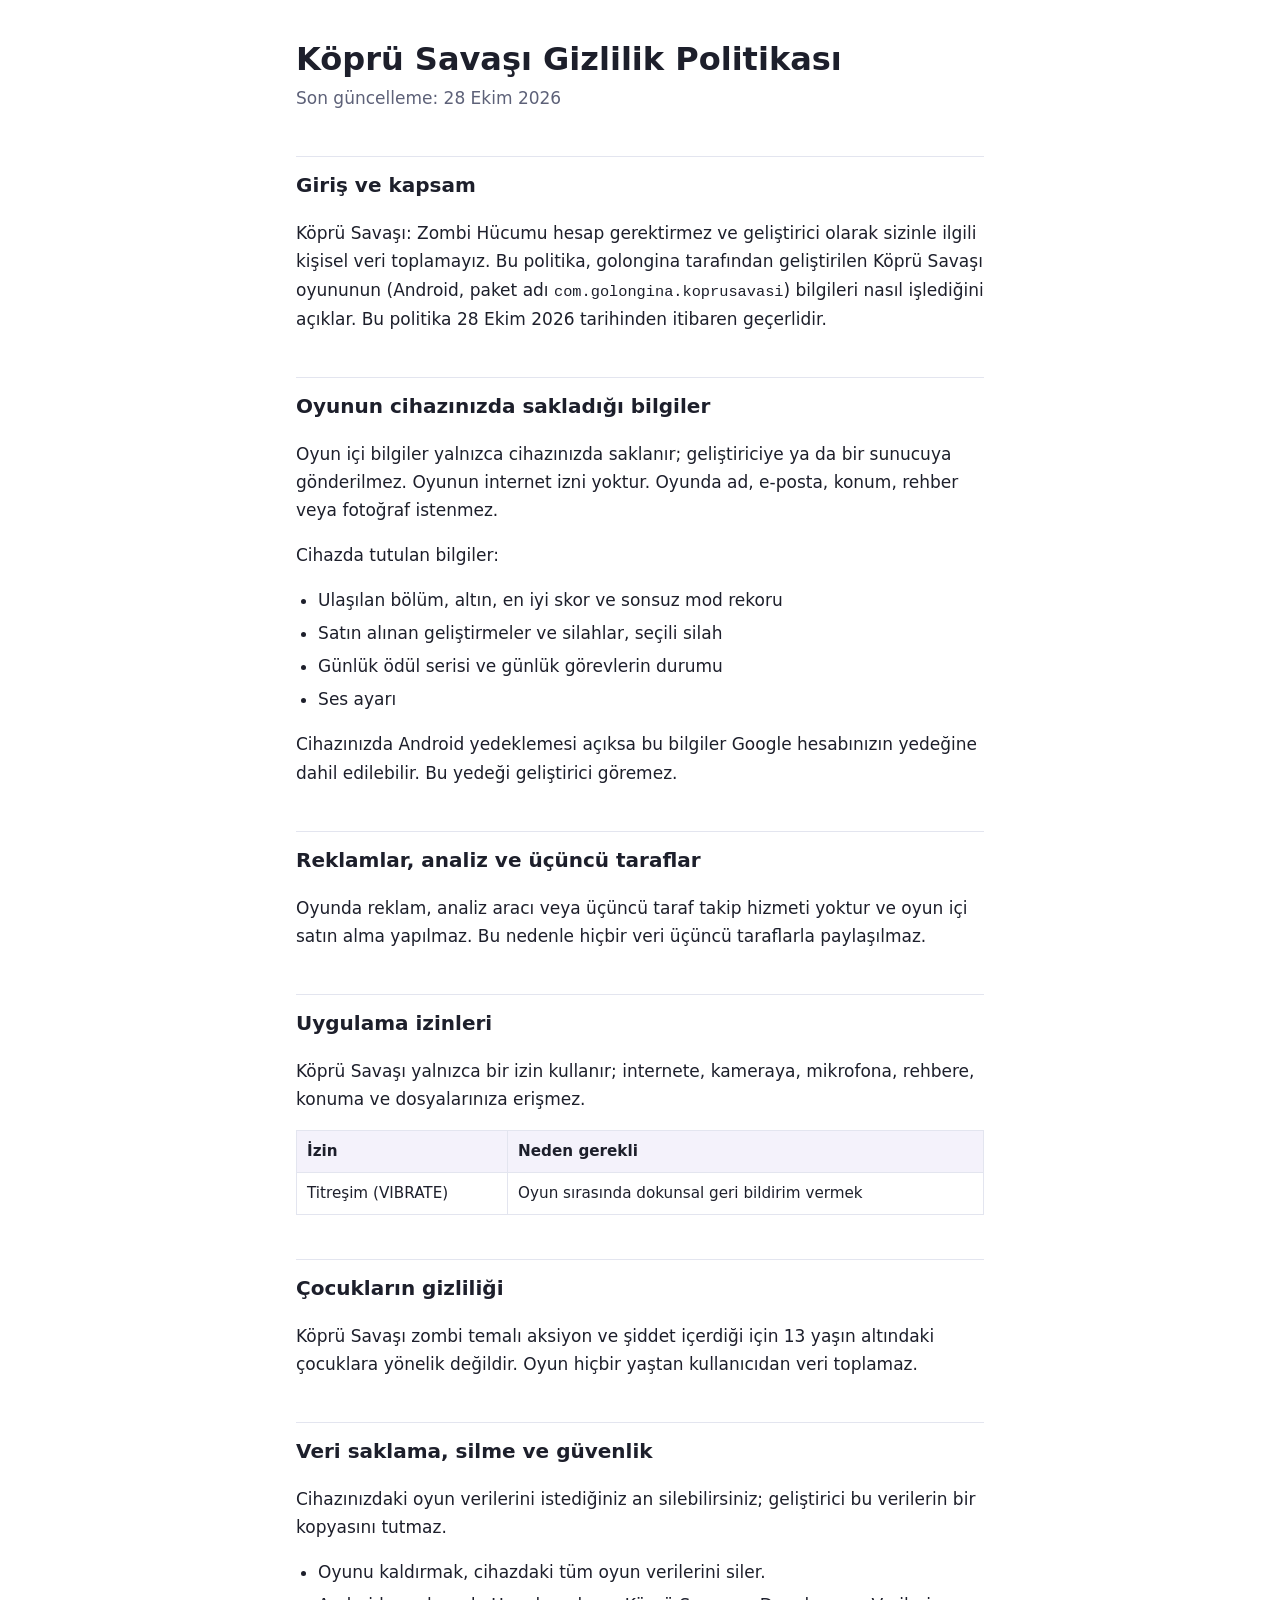
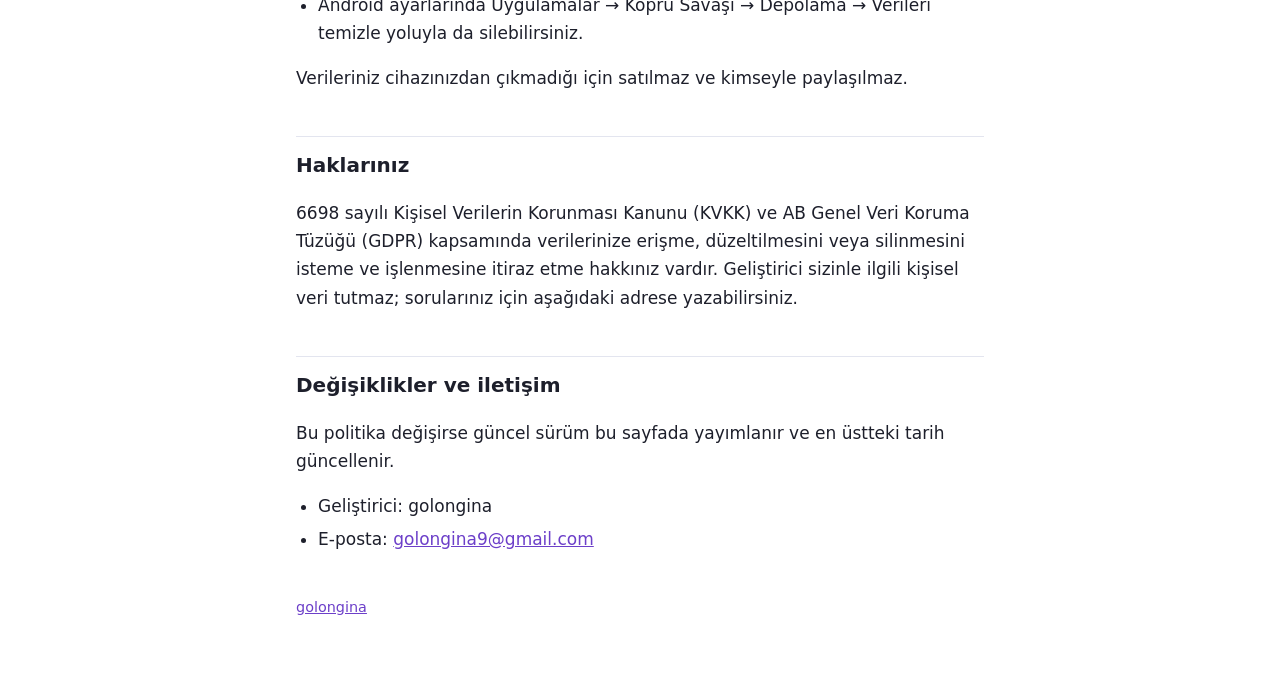
==== koprusavasi/gizlilik/index.html @ 22e819a1 "Köprü Savaşı gizlilik politikası sayfası Co-Authored-By: Claude Opus 5.5 <noreply@anthropic.com>" ====
<!doctype html>
<html lang="tr">
<head>
  <meta charset="utf-8">
  <meta name="viewport" content="width=device-width, initial-scale=1">
  <title>Köprü Savaşı Gizlilik Politikası</title>
  <meta name="description" content="Köprü Savaşı: Zombi Hücumu mobil oyununun gizlilik politikası: oyun kişisel veri toplamaz, ilerleme yalnızca cihazda saklanır.">
  <link rel="stylesheet" href="../../style.css">
</head>
<body>
<main>
  <h1>Köprü Savaşı Gizlilik Politikası</h1>
  <p class="meta">Son güncelleme: 28 Ekim 2026</p>

  <h2>Giriş ve kapsam</h2>
  <p>Köprü Savaşı: Zombi Hücumu hesap gerektirmez ve geliştirici olarak sizinle ilgili kişisel veri toplamayız. Bu politika, golongina tarafından geliştirilen Köprü Savaşı oyununun (Android, paket adı <code>com.golongina.koprusavasi</code>) bilgileri nasıl işlediğini açıklar. Bu politika 28 Ekim 2026 tarihinden itibaren geçerlidir.</p>

  <h2>Oyunun cihazınızda sakladığı bilgiler</h2>
  <p>Oyun içi bilgiler yalnızca cihazınızda saklanır; geliştiriciye ya da bir sunucuya gönderilmez. Oyunun internet izni yoktur. Oyunda ad, e-posta, konum, rehber veya fotoğraf istenmez.</p>
  <p>Cihazda tutulan bilgiler:</p>
  <ul>
    <li>Ulaşılan bölüm, altın, en iyi skor ve sonsuz mod rekoru</li>
    <li>Satın alınan geliştirmeler ve silahlar, seçili silah</li>
    <li>Günlük ödül serisi ve günlük görevlerin durumu</li>
    <li>Ses ayarı</li>
  </ul>
  <p>Cihazınızda Android yedeklemesi açıksa bu bilgiler Google hesabınızın yedeğine dahil edilebilir. Bu yedeği geliştirici göremez.</p>

  <h2>Reklamlar, analiz ve üçüncü taraflar</h2>
  <p>Oyunda reklam, analiz aracı veya üçüncü taraf takip hizmeti yoktur ve oyun içi satın alma yapılmaz. Bu nedenle hiçbir veri üçüncü taraflarla paylaşılmaz.</p>

  <h2>Uygulama izinleri</h2>
  <p>Köprü Savaşı yalnızca bir izin kullanır; internete, kameraya, mikrofona, rehbere, konuma ve dosyalarınıza erişmez.</p>
  <table>
    <thead>
      <tr><th>İzin</th><th>Neden gerekli</th></tr>
    </thead>
    <tbody>
      <tr><td>Titreşim (VIBRATE)</td><td>Oyun sırasında dokunsal geri bildirim vermek</td></tr>
    </tbody>
  </table>

  <h2>Çocukların gizliliği</h2>
  <p>Köprü Savaşı zombi temalı aksiyon ve şiddet içerdiği için 13 yaşın altındaki çocuklara yönelik değildir. Oyun hiçbir yaştan kullanıcıdan veri toplamaz.</p>

  <h2>Veri saklama, silme ve güvenlik</h2>
  <p>Cihazınızdaki oyun verilerini istediğiniz an silebilirsiniz; geliştirici bu verilerin bir kopyasını tutmaz.</p>
  <ul>
    <li>Oyunu kaldırmak, cihazdaki tüm oyun verilerini siler.</li>
    <li>Android ayarlarında Uygulamalar → Köprü Savaşı → Depolama → Verileri temizle yoluyla da silebilirsiniz.</li>
  </ul>
  <p>Verileriniz cihazınızdan çıkmadığı için satılmaz ve kimseyle paylaşılmaz.</p>

  <h2>Haklarınız</h2>
  <p>6698 sayılı Kişisel Verilerin Korunması Kanunu (KVKK) ve AB Genel Veri Koruma Tüzüğü (GDPR) kapsamında verilerinize erişme, düzeltilmesini veya silinmesini isteme ve işlenmesine itiraz etme hakkınız vardır. Geliştirici sizinle ilgili kişisel veri tutmaz; sorularınız için aşağıdaki adrese yazabilirsiniz.</p>

  <h2>Değişiklikler ve iletişim</h2>
  <p>Bu politika değişirse güncel sürüm bu sayfada yayımlanır ve en üstteki tarih güncellenir.</p>
  <ul>
    <li>Geliştirici: golongina</li>
    <li>E-posta: <a href="mailto:golongina9@gmail.com">golongina9@gmail.com</a></li>
  </ul>

  <footer><a href="../../">golongina</a></footer>
</main>
</body>
</html>
---- style.css ----
:root {
  --bg: #ffffff;
  --text: #1d1f2b;
  --muted: #5d6178;
  --line: #e3e5ef;
  --accent: #6c3fc9;
  --table-head: #f4f2fb;
}

@media (prefers-color-scheme: dark) {
  :root {
    --bg: #14162b;
    --text: #eceefa;
    --muted: #9aa0d0;
    --line: #2a2e55;
    --accent: #b39cff;
    --table-head: #1f2242;
  }
}

* {
  box-sizing: border-box;
}

body {
  margin: 0;
  background: var(--bg);
  color: var(--text);
  font: 17px/1.65 system-ui, -apple-system, "Segoe UI", Roboto, sans-serif;
}

main {
  max-width: 720px;
  margin: 0 auto;
  padding: 40px 16px 64px;
}

h1 {
  font-size: 2rem;
  line-height: 1.2;
  margin: 0 0 6px;
}

h2 {
  font-size: 1.25rem;
  margin: 2.2em 0 0.5em;
  padding-top: 0.6em;
  border-top: 1px solid var(--line);
}

.meta {
  color: var(--muted);
  margin: 0 0 1.5em;
}

a {
  color: var(--accent);
}

ul {
  padding-left: 1.3em;
}

li {
  margin: 0.3em 0;
}

table {
  width: 100%;
  border-collapse: collapse;
  margin: 1em 0;
  font-size: 0.95rem;
}

th,
td {
  text-align: left;
  padding: 8px 10px;
  border: 1px solid var(--line);
  vertical-align: top;
}

th {
  background: var(--table-head);
}

code {
  font-size: 0.9em;
}

footer {
  margin-top: 3em;
  color: var(--muted);
  font-size: 0.9rem;
}
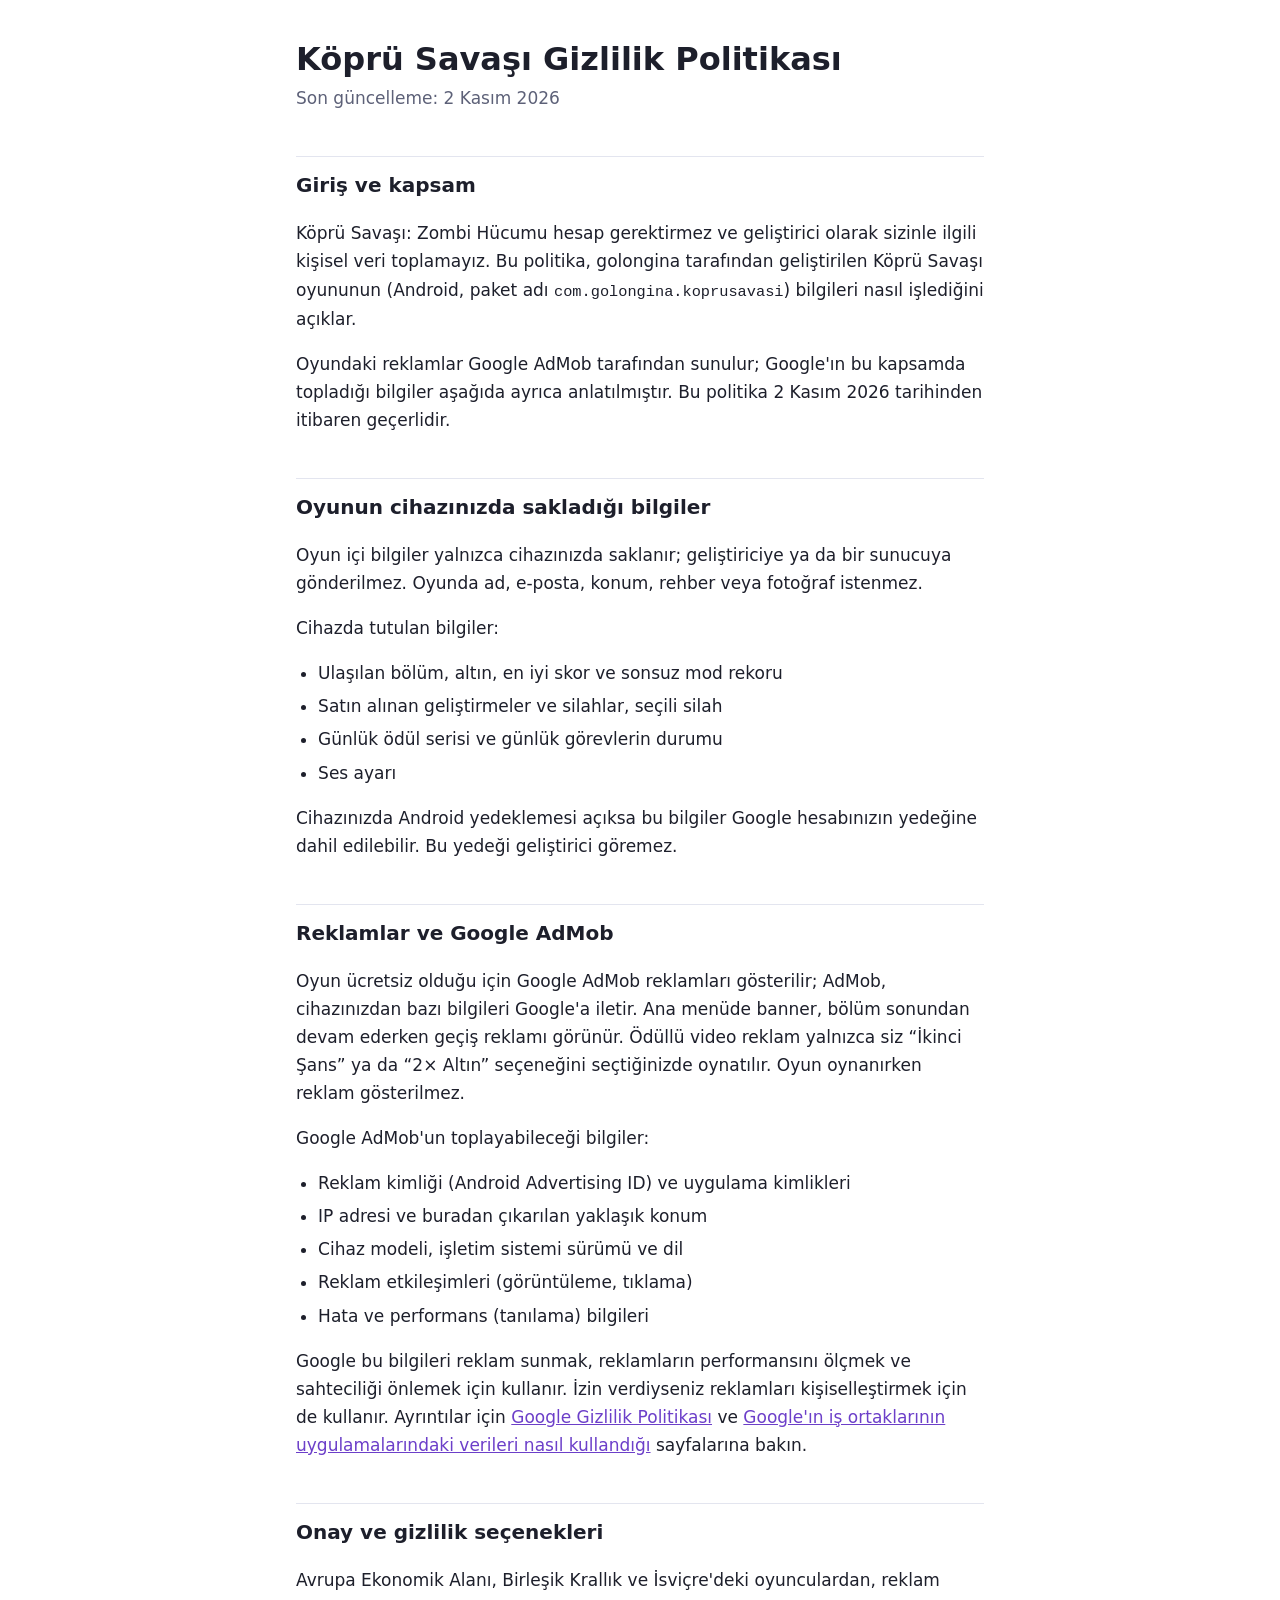
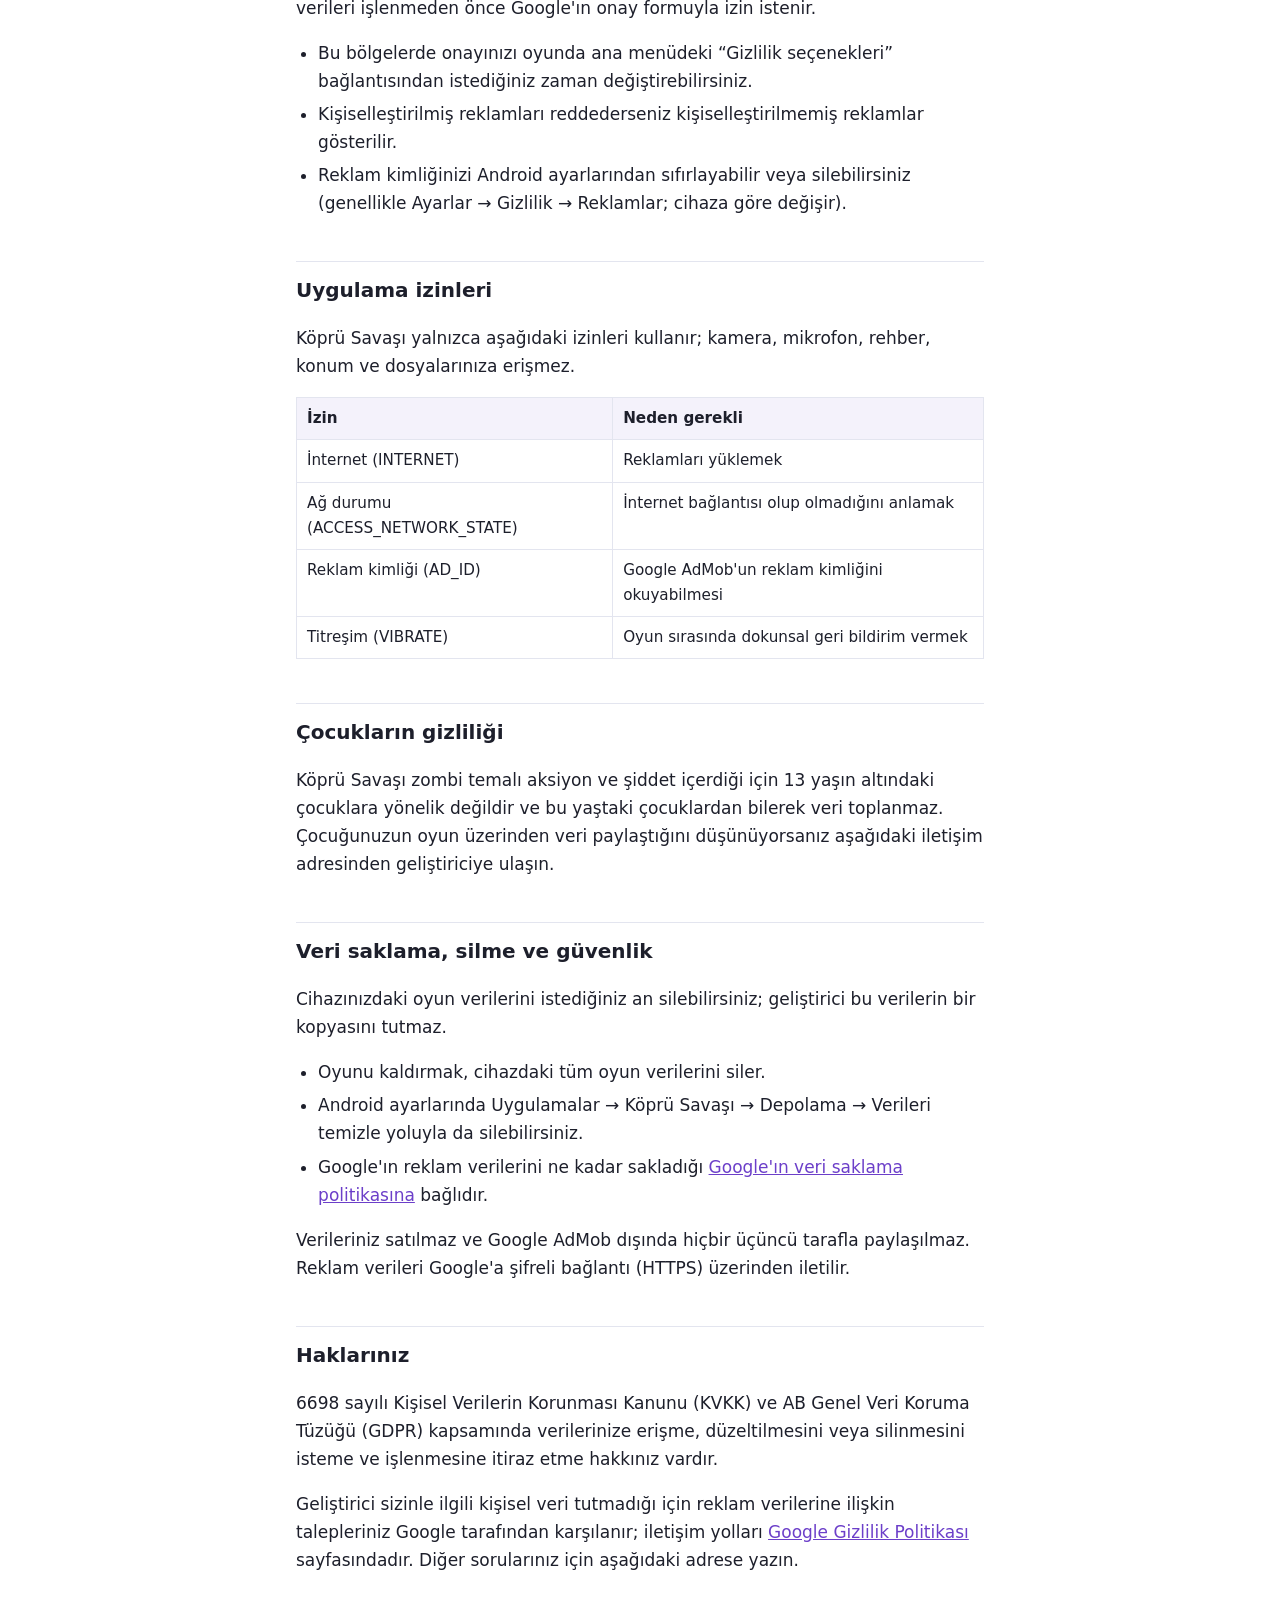
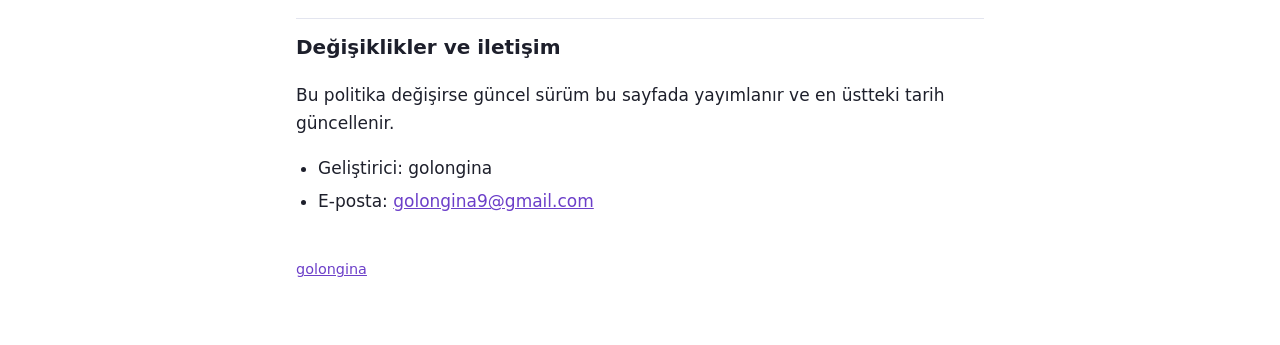
==== commit 7c1fb638: "Köprü Savaşı gizlilik politikası: AdMob reklamları eklendi Co-Authored-By: Claude Opus 5.5 <noreply@" ====
--- a/koprusavasi/gizlilik/index.html
+++ b/koprusavasi/gizlilik/index.html
@@ -4,19 +4,20 @@
   <meta charset="utf-8">
   <meta name="viewport" content="width=device-width, initial-scale=1">
   <title>Köprü Savaşı Gizlilik Politikası</title>
-  <meta name="description" content="Köprü Savaşı: Zombi Hücumu mobil oyununun gizlilik politikası: oyun kişisel veri toplamaz, ilerleme yalnızca cihazda saklanır.">
+  <meta name="description" content="Köprü Savaşı: Zombi Hücumu mobil oyununun gizlilik politikası: hangi bilgilerin cihazda saklandığı ve Google AdMob reklamları.">
   <link rel="stylesheet" href="../../style.css">
 </head>
 <body>
 <main>
   <h1>Köprü Savaşı Gizlilik Politikası</h1>
-  <p class="meta">Son güncelleme: 28 Ekim 2026</p>
+  <p class="meta">Son güncelleme: 2 Kasım 2026</p>
 
   <h2>Giriş ve kapsam</h2>
-  <p>Köprü Savaşı: Zombi Hücumu hesap gerektirmez ve geliştirici olarak sizinle ilgili kişisel veri toplamayız. Bu politika, golongina tarafından geliştirilen Köprü Savaşı oyununun (Android, paket adı <code>com.golongina.koprusavasi</code>) bilgileri nasıl işlediğini açıklar. Bu politika 28 Ekim 2026 tarihinden itibaren geçerlidir.</p>
+  <p>Köprü Savaşı: Zombi Hücumu hesap gerektirmez ve geliştirici olarak sizinle ilgili kişisel veri toplamayız. Bu politika, golongina tarafından geliştirilen Köprü Savaşı oyununun (Android, paket adı <code>com.golongina.koprusavasi</code>) bilgileri nasıl işlediğini açıklar.</p>
+  <p>Oyundaki reklamlar Google AdMob tarafından sunulur; Google'ın bu kapsamda topladığı bilgiler aşağıda ayrıca anlatılmıştır. Bu politika 2 Kasım 2026 tarihinden itibaren geçerlidir.</p>
 
   <h2>Oyunun cihazınızda sakladığı bilgiler</h2>
-  <p>Oyun içi bilgiler yalnızca cihazınızda saklanır; geliştiriciye ya da bir sunucuya gönderilmez. Oyunun internet izni yoktur. Oyunda ad, e-posta, konum, rehber veya fotoğraf istenmez.</p>
+  <p>Oyun içi bilgiler yalnızca cihazınızda saklanır; geliştiriciye ya da bir sunucuya gönderilmez. Oyunda ad, e-posta, konum, rehber veya fotoğraf istenmez.</p>
   <p>Cihazda tutulan bilgiler:</p>
   <ul>
     <li>Ulaşılan bölüm, altın, en iyi skor ve sonsuz mod rekoru</li>
@@ -26,33 +27,55 @@
   </ul>
   <p>Cihazınızda Android yedeklemesi açıksa bu bilgiler Google hesabınızın yedeğine dahil edilebilir. Bu yedeği geliştirici göremez.</p>
 
-  <h2>Reklamlar, analiz ve üçüncü taraflar</h2>
-  <p>Oyunda reklam, analiz aracı veya üçüncü taraf takip hizmeti yoktur ve oyun içi satın alma yapılmaz. Bu nedenle hiçbir veri üçüncü taraflarla paylaşılmaz.</p>
+  <h2>Reklamlar ve Google AdMob</h2>
+  <p>Oyun ücretsiz olduğu için Google AdMob reklamları gösterilir; AdMob, cihazınızdan bazı bilgileri Google'a iletir. Ana menüde banner, bölüm sonundan devam ederken geçiş reklamı görünür. Ödüllü video reklam yalnızca siz “İkinci Şans” ya da “2× Altın” seçeneğini seçtiğinizde oynatılır. Oyun oynanırken reklam gösterilmez.</p>
+  <p>Google AdMob'un toplayabileceği bilgiler:</p>
+  <ul>
+    <li>Reklam kimliği (Android Advertising ID) ve uygulama kimlikleri</li>
+    <li>IP adresi ve buradan çıkarılan yaklaşık konum</li>
+    <li>Cihaz modeli, işletim sistemi sürümü ve dil</li>
+    <li>Reklam etkileşimleri (görüntüleme, tıklama)</li>
+    <li>Hata ve performans (tanılama) bilgileri</li>
+  </ul>
+  <p>Google bu bilgileri reklam sunmak, reklamların performansını ölçmek ve sahteciliği önlemek için kullanır. İzin verdiyseniz reklamları kişiselleştirmek için de kullanır. Ayrıntılar için <a href="https://policies.google.com/privacy">Google Gizlilik Politikası</a> ve <a href="https://policies.google.com/technologies/partner-sites">Google'ın iş ortaklarının uygulamalarındaki verileri nasıl kullandığı</a> sayfalarına bakın.</p>
+
+  <h2>Onay ve gizlilik seçenekleri</h2>
+  <p>Avrupa Ekonomik Alanı, Birleşik Krallık ve İsviçre'deki oyunculardan, reklam verileri işlenmeden önce Google'ın onay formuyla izin istenir.</p>
+  <ul>
+    <li>Bu bölgelerde onayınızı oyunda ana menüdeki “Gizlilik seçenekleri” bağlantısından istediğiniz zaman değiştirebilirsiniz.</li>
+    <li>Kişiselleştirilmiş reklamları reddederseniz kişiselleştirilmemiş reklamlar gösterilir.</li>
+    <li>Reklam kimliğinizi Android ayarlarından sıfırlayabilir veya silebilirsiniz (genellikle Ayarlar → Gizlilik → Reklamlar; cihaza göre değişir).</li>
+  </ul>
 
   <h2>Uygulama izinleri</h2>
-  <p>Köprü Savaşı yalnızca bir izin kullanır; internete, kameraya, mikrofona, rehbere, konuma ve dosyalarınıza erişmez.</p>
+  <p>Köprü Savaşı yalnızca aşağıdaki izinleri kullanır; kamera, mikrofon, rehber, konum ve dosyalarınıza erişmez.</p>
   <table>
     <thead>
       <tr><th>İzin</th><th>Neden gerekli</th></tr>
     </thead>
     <tbody>
+      <tr><td>İnternet (INTERNET)</td><td>Reklamları yüklemek</td></tr>
+      <tr><td>Ağ durumu (ACCESS_NETWORK_STATE)</td><td>İnternet bağlantısı olup olmadığını anlamak</td></tr>
+      <tr><td>Reklam kimliği (AD_ID)</td><td>Google AdMob'un reklam kimliğini okuyabilmesi</td></tr>
       <tr><td>Titreşim (VIBRATE)</td><td>Oyun sırasında dokunsal geri bildirim vermek</td></tr>
     </tbody>
   </table>
 
   <h2>Çocukların gizliliği</h2>
-  <p>Köprü Savaşı zombi temalı aksiyon ve şiddet içerdiği için 13 yaşın altındaki çocuklara yönelik değildir. Oyun hiçbir yaştan kullanıcıdan veri toplamaz.</p>
+  <p>Köprü Savaşı zombi temalı aksiyon ve şiddet içerdiği için 13 yaşın altındaki çocuklara yönelik değildir ve bu yaştaki çocuklardan bilerek veri toplanmaz. Çocuğunuzun oyun üzerinden veri paylaştığını düşünüyorsanız aşağıdaki iletişim adresinden geliştiriciye ulaşın.</p>
 
   <h2>Veri saklama, silme ve güvenlik</h2>
   <p>Cihazınızdaki oyun verilerini istediğiniz an silebilirsiniz; geliştirici bu verilerin bir kopyasını tutmaz.</p>
   <ul>
     <li>Oyunu kaldırmak, cihazdaki tüm oyun verilerini siler.</li>
     <li>Android ayarlarında Uygulamalar → Köprü Savaşı → Depolama → Verileri temizle yoluyla da silebilirsiniz.</li>
+    <li>Google'ın reklam verilerini ne kadar sakladığı <a href="https://policies.google.com/technologies/retention">Google'ın veri saklama politikasına</a> bağlıdır.</li>
   </ul>
-  <p>Verileriniz cihazınızdan çıkmadığı için satılmaz ve kimseyle paylaşılmaz.</p>
+  <p>Verileriniz satılmaz ve Google AdMob dışında hiçbir üçüncü tarafla paylaşılmaz. Reklam verileri Google'a şifreli bağlantı (HTTPS) üzerinden iletilir.</p>
 
   <h2>Haklarınız</h2>
-  <p>6698 sayılı Kişisel Verilerin Korunması Kanunu (KVKK) ve AB Genel Veri Koruma Tüzüğü (GDPR) kapsamında verilerinize erişme, düzeltilmesini veya silinmesini isteme ve işlenmesine itiraz etme hakkınız vardır. Geliştirici sizinle ilgili kişisel veri tutmaz; sorularınız için aşağıdaki adrese yazabilirsiniz.</p>
+  <p>6698 sayılı Kişisel Verilerin Korunması Kanunu (KVKK) ve AB Genel Veri Koruma Tüzüğü (GDPR) kapsamında verilerinize erişme, düzeltilmesini veya silinmesini isteme ve işlenmesine itiraz etme hakkınız vardır.</p>
+  <p>Geliştirici sizinle ilgili kişisel veri tutmadığı için reklam verilerine ilişkin talepleriniz Google tarafından karşılanır; iletişim yolları <a href="https://policies.google.com/privacy">Google Gizlilik Politikası</a> sayfasındadır. Diğer sorularınız için aşağıdaki adrese yazın.</p>
 
   <h2>Değişiklikler ve iletişim</h2>
   <p>Bu politika değişirse güncel sürüm bu sayfada yayımlanır ve en üstteki tarih güncellenir.</p>
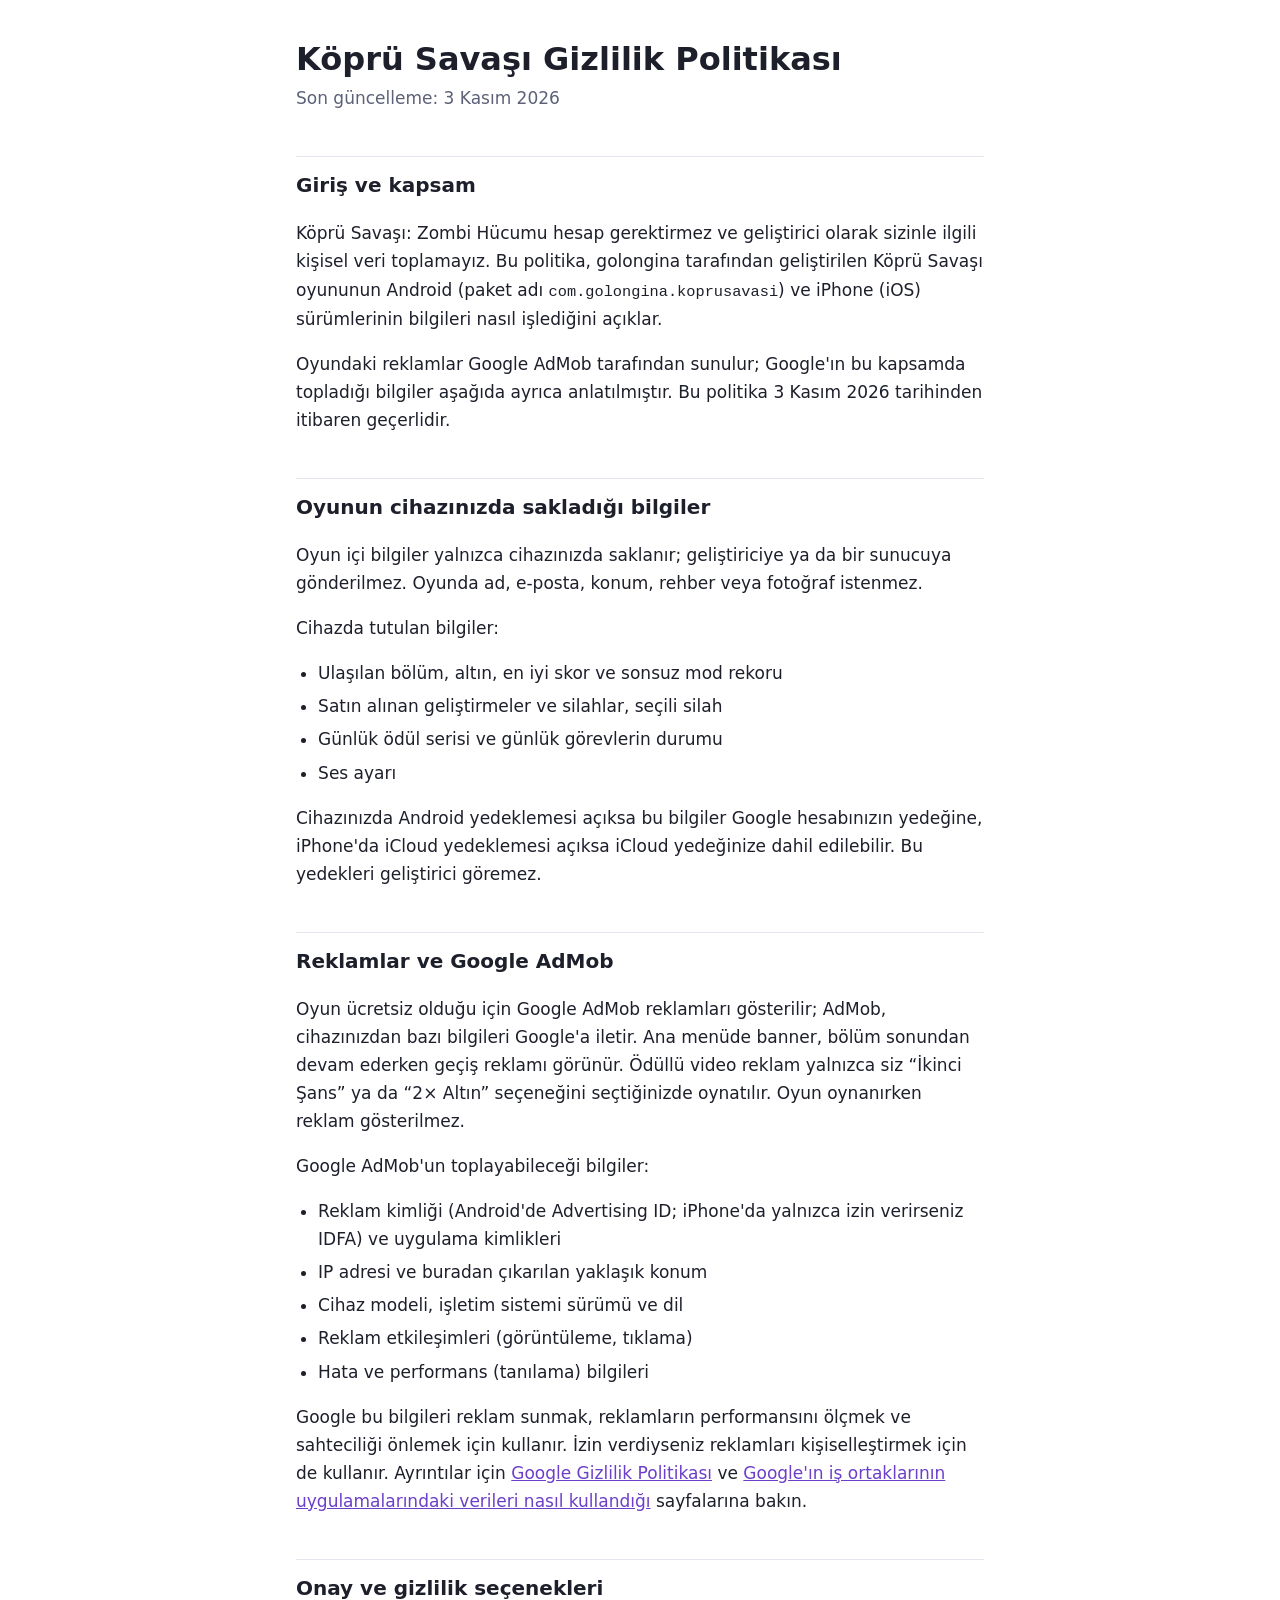
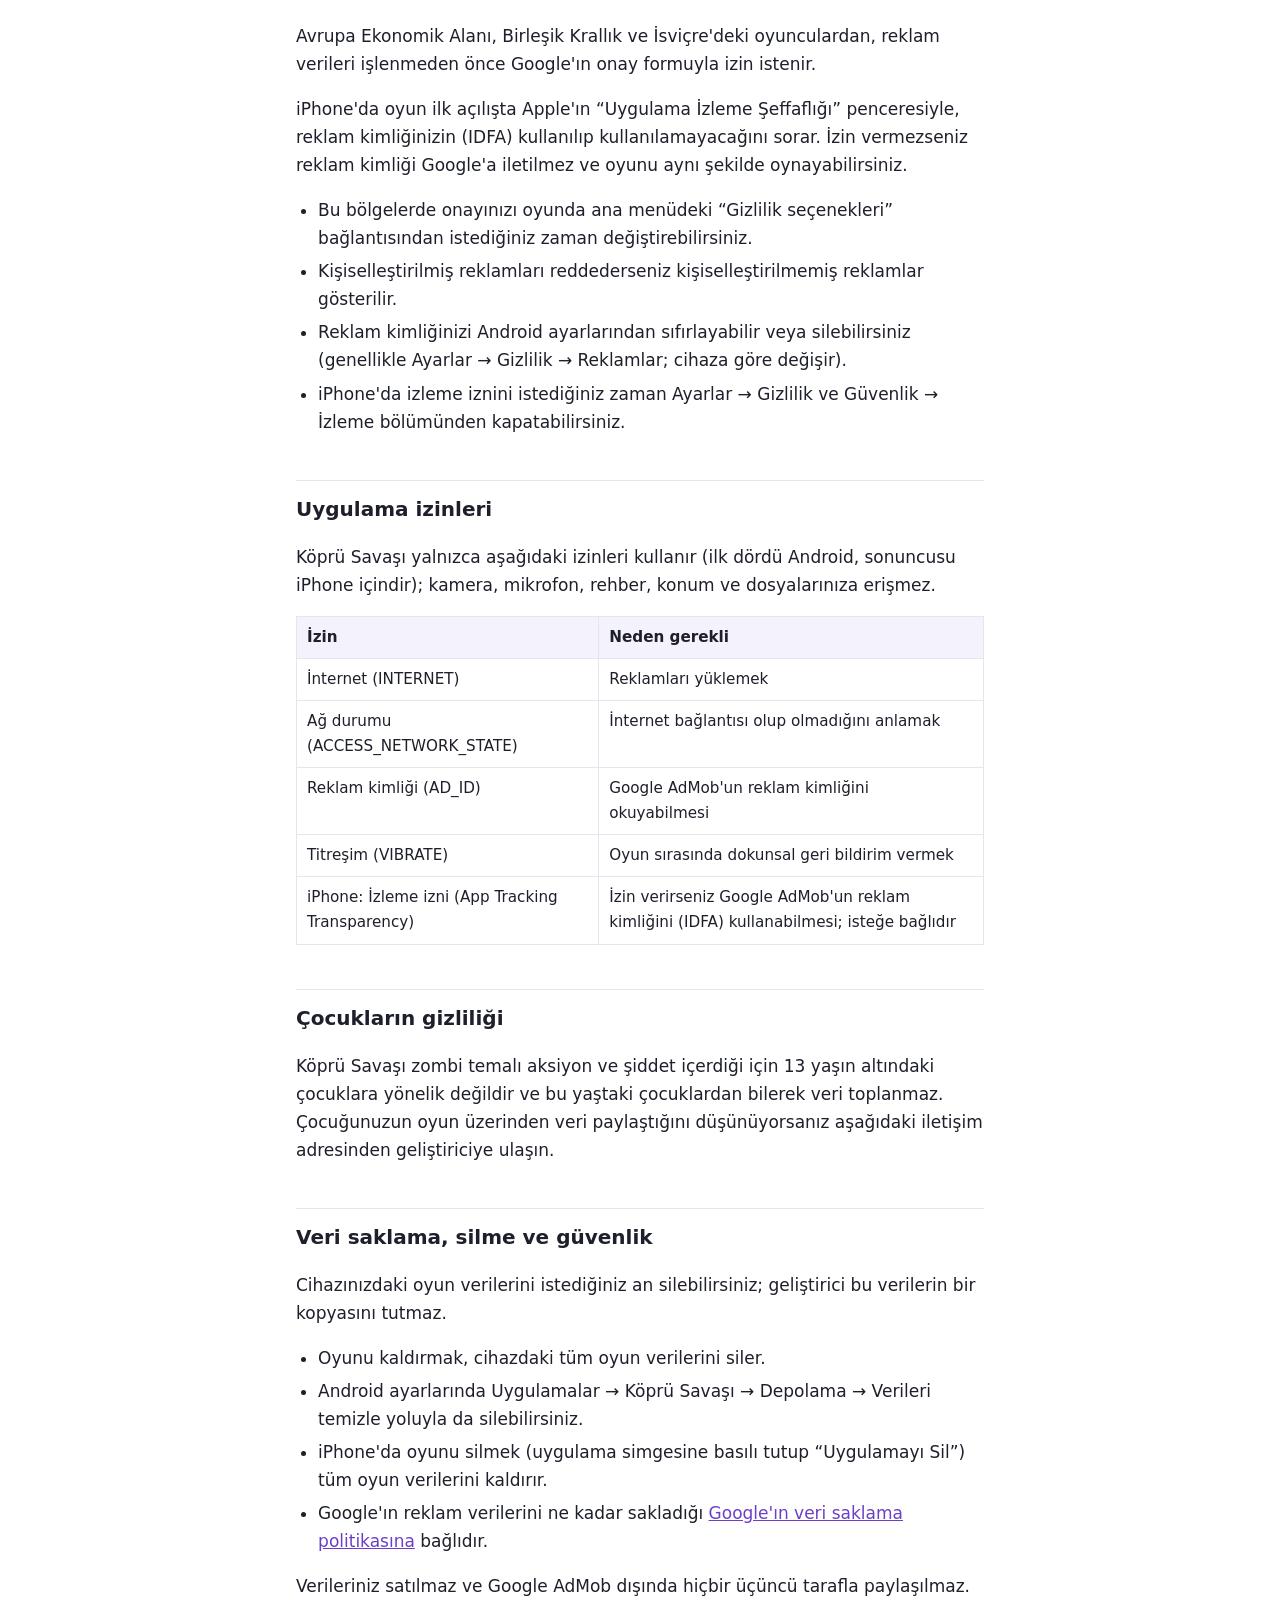
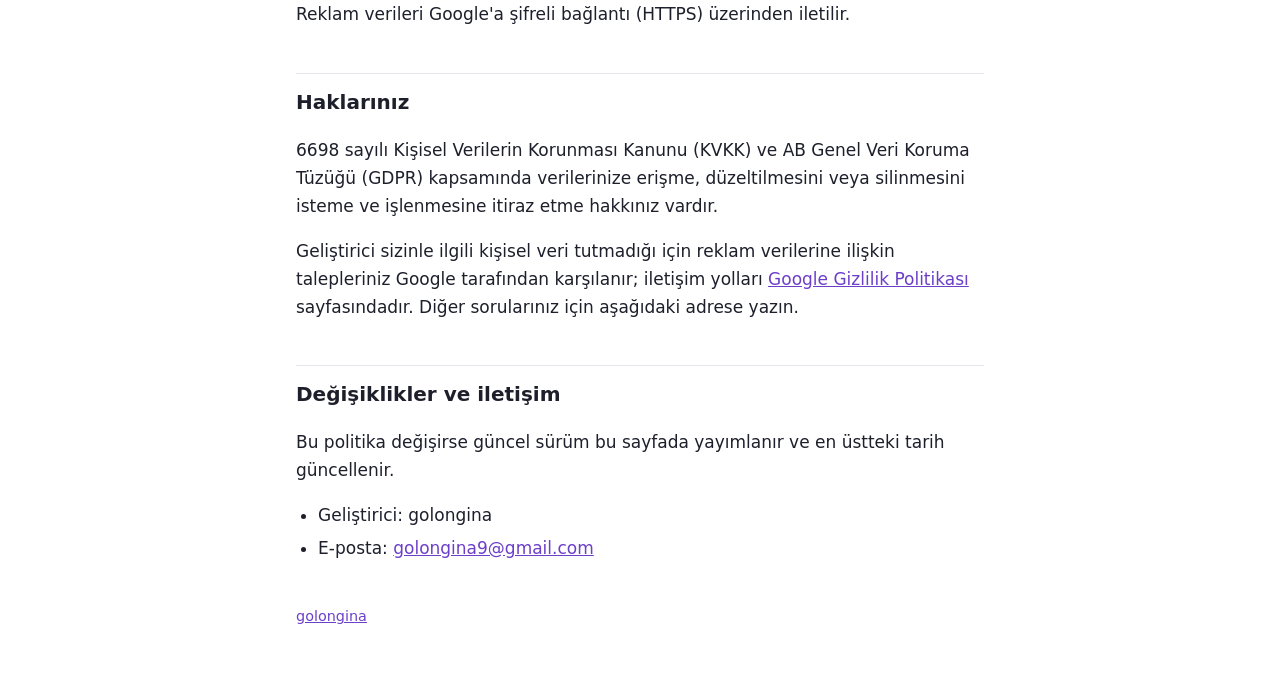
==== commit 03f73aca: "Köprü Savaşı gizlilik politikasına iPhone (iOS) sürümünü ekle" ====
--- a/koprusavasi/gizlilik/index.html
+++ b/koprusavasi/gizlilik/index.html
@@ -10,11 +10,11 @@
 <body>
 <main>
   <h1>Köprü Savaşı Gizlilik Politikası</h1>
-  <p class="meta">Son güncelleme: 2 Kasım 2026</p>
+  <p class="meta">Son güncelleme: 3 Kasım 2026</p>
 
   <h2>Giriş ve kapsam</h2>
-  <p>Köprü Savaşı: Zombi Hücumu hesap gerektirmez ve geliştirici olarak sizinle ilgili kişisel veri toplamayız. Bu politika, golongina tarafından geliştirilen Köprü Savaşı oyununun (Android, paket adı <code>com.golongina.koprusavasi</code>) bilgileri nasıl işlediğini açıklar.</p>
-  <p>Oyundaki reklamlar Google AdMob tarafından sunulur; Google'ın bu kapsamda topladığı bilgiler aşağıda ayrıca anlatılmıştır. Bu politika 2 Kasım 2026 tarihinden itibaren geçerlidir.</p>
+  <p>Köprü Savaşı: Zombi Hücumu hesap gerektirmez ve geliştirici olarak sizinle ilgili kişisel veri toplamayız. Bu politika, golongina tarafından geliştirilen Köprü Savaşı oyununun Android (paket adı <code>com.golongina.koprusavasi</code>) ve iPhone (iOS) sürümlerinin bilgileri nasıl işlediğini açıklar.</p>
+  <p>Oyundaki reklamlar Google AdMob tarafından sunulur; Google'ın bu kapsamda topladığı bilgiler aşağıda ayrıca anlatılmıştır. Bu politika 3 Kasım 2026 tarihinden itibaren geçerlidir.</p>
 
   <h2>Oyunun cihazınızda sakladığı bilgiler</h2>
   <p>Oyun içi bilgiler yalnızca cihazınızda saklanır; geliştiriciye ya da bir sunucuya gönderilmez. Oyunda ad, e-posta, konum, rehber veya fotoğraf istenmez.</p>
@@ -25,13 +25,13 @@
     <li>Günlük ödül serisi ve günlük görevlerin durumu</li>
     <li>Ses ayarı</li>
   </ul>
-  <p>Cihazınızda Android yedeklemesi açıksa bu bilgiler Google hesabınızın yedeğine dahil edilebilir. Bu yedeği geliştirici göremez.</p>
+  <p>Cihazınızda Android yedeklemesi açıksa bu bilgiler Google hesabınızın yedeğine, iPhone'da iCloud yedeklemesi açıksa iCloud yedeğinize dahil edilebilir. Bu yedekleri geliştirici göremez.</p>
 
   <h2>Reklamlar ve Google AdMob</h2>
   <p>Oyun ücretsiz olduğu için Google AdMob reklamları gösterilir; AdMob, cihazınızdan bazı bilgileri Google'a iletir. Ana menüde banner, bölüm sonundan devam ederken geçiş reklamı görünür. Ödüllü video reklam yalnızca siz “İkinci Şans” ya da “2× Altın” seçeneğini seçtiğinizde oynatılır. Oyun oynanırken reklam gösterilmez.</p>
   <p>Google AdMob'un toplayabileceği bilgiler:</p>
   <ul>
-    <li>Reklam kimliği (Android Advertising ID) ve uygulama kimlikleri</li>
+    <li>Reklam kimliği (Android'de Advertising ID; iPhone'da yalnızca izin verirseniz IDFA) ve uygulama kimlikleri</li>
     <li>IP adresi ve buradan çıkarılan yaklaşık konum</li>
     <li>Cihaz modeli, işletim sistemi sürümü ve dil</li>
     <li>Reklam etkileşimleri (görüntüleme, tıklama)</li>
@@ -41,14 +41,16 @@
 
   <h2>Onay ve gizlilik seçenekleri</h2>
   <p>Avrupa Ekonomik Alanı, Birleşik Krallık ve İsviçre'deki oyunculardan, reklam verileri işlenmeden önce Google'ın onay formuyla izin istenir.</p>
+  <p>iPhone'da oyun ilk açılışta Apple'ın “Uygulama İzleme Şeffaflığı” penceresiyle, reklam kimliğinizin (IDFA) kullanılıp kullanılamayacağını sorar. İzin vermezseniz reklam kimliği Google'a iletilmez ve oyunu aynı şekilde oynayabilirsiniz.</p>
   <ul>
     <li>Bu bölgelerde onayınızı oyunda ana menüdeki “Gizlilik seçenekleri” bağlantısından istediğiniz zaman değiştirebilirsiniz.</li>
     <li>Kişiselleştirilmiş reklamları reddederseniz kişiselleştirilmemiş reklamlar gösterilir.</li>
     <li>Reklam kimliğinizi Android ayarlarından sıfırlayabilir veya silebilirsiniz (genellikle Ayarlar → Gizlilik → Reklamlar; cihaza göre değişir).</li>
+    <li>iPhone'da izleme iznini istediğiniz zaman Ayarlar → Gizlilik ve Güvenlik → İzleme bölümünden kapatabilirsiniz.</li>
   </ul>
 
   <h2>Uygulama izinleri</h2>
-  <p>Köprü Savaşı yalnızca aşağıdaki izinleri kullanır; kamera, mikrofon, rehber, konum ve dosyalarınıza erişmez.</p>
+  <p>Köprü Savaşı yalnızca aşağıdaki izinleri kullanır (ilk dördü Android, sonuncusu iPhone içindir); kamera, mikrofon, rehber, konum ve dosyalarınıza erişmez.</p>
   <table>
     <thead>
       <tr><th>İzin</th><th>Neden gerekli</th></tr>
@@ -58,6 +60,7 @@
       <tr><td>Ağ durumu (ACCESS_NETWORK_STATE)</td><td>İnternet bağlantısı olup olmadığını anlamak</td></tr>
       <tr><td>Reklam kimliği (AD_ID)</td><td>Google AdMob'un reklam kimliğini okuyabilmesi</td></tr>
       <tr><td>Titreşim (VIBRATE)</td><td>Oyun sırasında dokunsal geri bildirim vermek</td></tr>
+      <tr><td>iPhone: İzleme izni (App Tracking Transparency)</td><td>İzin verirseniz Google AdMob'un reklam kimliğini (IDFA) kullanabilmesi; isteğe bağlıdır</td></tr>
     </tbody>
   </table>
 
@@ -69,6 +72,7 @@
   <ul>
     <li>Oyunu kaldırmak, cihazdaki tüm oyun verilerini siler.</li>
     <li>Android ayarlarında Uygulamalar → Köprü Savaşı → Depolama → Verileri temizle yoluyla da silebilirsiniz.</li>
+    <li>iPhone'da oyunu silmek (uygulama simgesine basılı tutup “Uygulamayı Sil”) tüm oyun verilerini kaldırır.</li>
     <li>Google'ın reklam verilerini ne kadar sakladığı <a href="https://policies.google.com/technologies/retention">Google'ın veri saklama politikasına</a> bağlıdır.</li>
   </ul>
   <p>Verileriniz satılmaz ve Google AdMob dışında hiçbir üçüncü tarafla paylaşılmaz. Reklam verileri Google'a şifreli bağlantı (HTTPS) üzerinden iletilir.</p>
